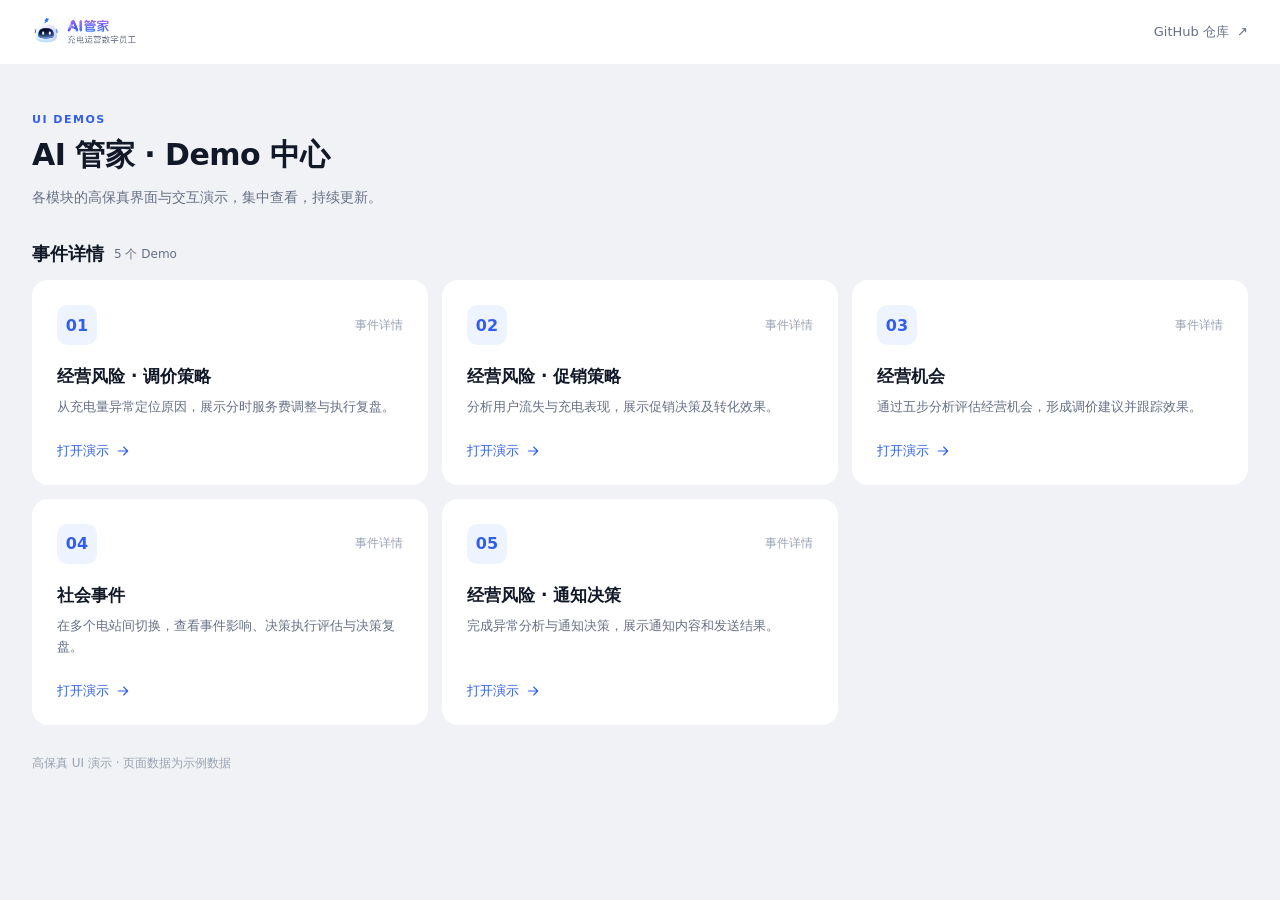
==== index.html @ 0318df57 "发布 AI 管家五个事件详情 Demo 与统一演示入口" ====
<!doctype html>
<html lang="zh-CN">
<head>
  <meta charset="utf-8">
  <meta name="viewport" content="width=device-width, initial-scale=1">
  <meta name="description" content="AI 管家高保真 UI Demo，包含经营风险调价策略、促销策略、经营机会、社会事件与通知决策。">
  <title>AI 管家 · Demo 中心</title>
  <link rel="stylesheet" href="./style.css">
</head>
<body>
  <header class="topbar"><div class="topbar-inner">
    <a class="brand" href="./" aria-label="AI 管家首页"><img src="./事件详情/经营风险_调价策略/assets/ai-butler-logo@3x.png" alt="AI 管家"></a>
    <a class="repository" href="https://github.com/wangyekai918-star/ai-butler">GitHub 仓库 <span aria-hidden="true">↗</span></a>
  </div></header>
  <main>
    <div class="intro"><span class="eyebrow">UI DEMOS</span><h1>AI 管家 · Demo 中心</h1><p>各模块的高保真界面与交互演示，集中查看，持续更新。</p></div>
    <section aria-labelledby="events-title">
      <div class="section-title"><h2 id="events-title">事件详情</h2><span>5 个 Demo</span></div>
      <div class="demo-grid">
      <a class="demo" href="事件详情/经营风险_调价策略/经营风险_调价策略.html">
        <div class="demo-top"><span class="number">01</span><span class="type">事件详情</span></div>
        <h3>经营风险 · 调价策略</h3><p>从充电量异常定位原因，展示分时服务费调整与执行复盘。</p>
        <span class="demo-action">打开演示 <svg viewBox="0 0 24 24" aria-hidden="true"><path d="M5 12h14m-6-6 6 6-6 6"/></svg></span>
      </a>
      <a class="demo" href="事件详情/经营风险_促销策略/经营风险_促销策略.html">
        <div class="demo-top"><span class="number">02</span><span class="type">事件详情</span></div>
        <h3>经营风险 · 促销策略</h3><p>分析用户流失与充电表现，展示促销决策及转化效果。</p>
        <span class="demo-action">打开演示 <svg viewBox="0 0 24 24" aria-hidden="true"><path d="M5 12h14m-6-6 6 6-6 6"/></svg></span>
      </a>
      <a class="demo" href="事件详情/经营机会/经营机会.html">
        <div class="demo-top"><span class="number">03</span><span class="type">事件详情</span></div>
        <h3>经营机会</h3><p>通过五步分析评估经营机会，形成调价建议并跟踪效果。</p>
        <span class="demo-action">打开演示 <svg viewBox="0 0 24 24" aria-hidden="true"><path d="M5 12h14m-6-6 6 6-6 6"/></svg></span>
      </a>
      <a class="demo" href="事件详情/社会事件/社会事件.html">
        <div class="demo-top"><span class="number">04</span><span class="type">事件详情</span></div>
        <h3>社会事件</h3><p>在多个电站间切换，查看事件影响、决策执行评估与决策复盘。</p>
        <span class="demo-action">打开演示 <svg viewBox="0 0 24 24" aria-hidden="true"><path d="M5 12h14m-6-6 6 6-6 6"/></svg></span>
      </a>
      <a class="demo" href="事件详情/经营风险_通知决策/经营风险_通知决策.html">
        <div class="demo-top"><span class="number">05</span><span class="type">事件详情</span></div>
        <h3>经营风险 · 通知决策</h3><p>完成异常分析与通知决策，展示通知内容和发送结果。</p>
        <span class="demo-action">打开演示 <svg viewBox="0 0 24 24" aria-hidden="true"><path d="M5 12h14m-6-6 6 6-6 6"/></svg></span>
      </a>
      </div>
    </section>
    <footer>高保真 UI 演示 · 页面数据为示例数据</footer>
  </main>
</body>
</html>
---- style.css ----
*{box-sizing:border-box}body{margin:0;background:#f0f2f5;color:#111827;font-family:"PingFang SC","Microsoft YaHei",system-ui,sans-serif;-webkit-font-smoothing:antialiased}a{color:inherit;text-decoration:none}.topbar{height:64px;background:#fff}.topbar-inner{max-width:1280px;height:100%;margin:auto;padding:0 32px;display:flex;align-items:center;justify-content:space-between}.brand{display:flex;align-items:center}.brand img{width:104px;height:auto;display:block}.repository{font-size:13px;color:#667085}.repository span{margin-left:4px}main{max-width:1280px;margin:auto;padding:44px 32px 24px}.intro{margin-bottom:34px}.eyebrow{font-size:11px;letter-spacing:1.5px;font-weight:600;color:#315eef}h1{margin:8px 0 10px;font-size:30px;font-weight:600;letter-spacing:-.5px}.intro p{margin:0;font-size:14px;line-height:1.6;color:#667085}.section-title{display:flex;align-items:center;gap:10px;margin-bottom:14px}h2{margin:0;font-size:18px;font-weight:600}.section-title>span{font-size:12px;color:#667085}.demo-grid{display:grid;grid-template-columns:repeat(3,minmax(0,1fr));gap:14px}.demo{display:flex;flex-direction:column;padding:24px;background:#fff;border-radius:16px;border:1px solid transparent;transition:border-color .15s,box-shadow .15s}.demo:hover{border-color:#c4d1fc;box-shadow:0 4px 16px #315eef08}.demo:focus-visible,a:focus-visible{outline:2px solid #315eef;outline-offset:4px}.demo-top{display:flex;justify-content:space-between;align-items:center;margin-bottom:20px}.number{display:flex;align-items:center;justify-content:center;background:#eef4ff;color:#315eef;font-size:16px;font-weight:600;width:40px;height:40px;border-radius:10px}.type{font-size:12px;color:#98a2b3}h3{font-size:17px;font-weight:600;margin:0 0 8px}.demo p{margin:0;font-size:13px;color:#667085;line-height:1.65;flex:1}.demo-action{display:flex;align-items:center;gap:6px;margin-top:24px;color:#315eef;font-size:13px;font-weight:500}.demo-action svg{width:16px;height:16px;stroke:currentColor;stroke-width:1.7;fill:none;stroke-linecap:round;stroke-linejoin:round}footer{padding-top:30px;color:#98a2b3;font-size:12px}@media(max-width:1000px){.demo-grid{grid-template-columns:repeat(2,minmax(0,1fr))}}@media(max-width:600px){.topbar-inner{padding:0 20px}main{padding:28px 20px 24px}.intro{margin-bottom:26px}h1{font-size:25px}.demo-grid{grid-template-columns:1fr}.demo{padding:20px}.demo-top{margin-bottom:16px}}
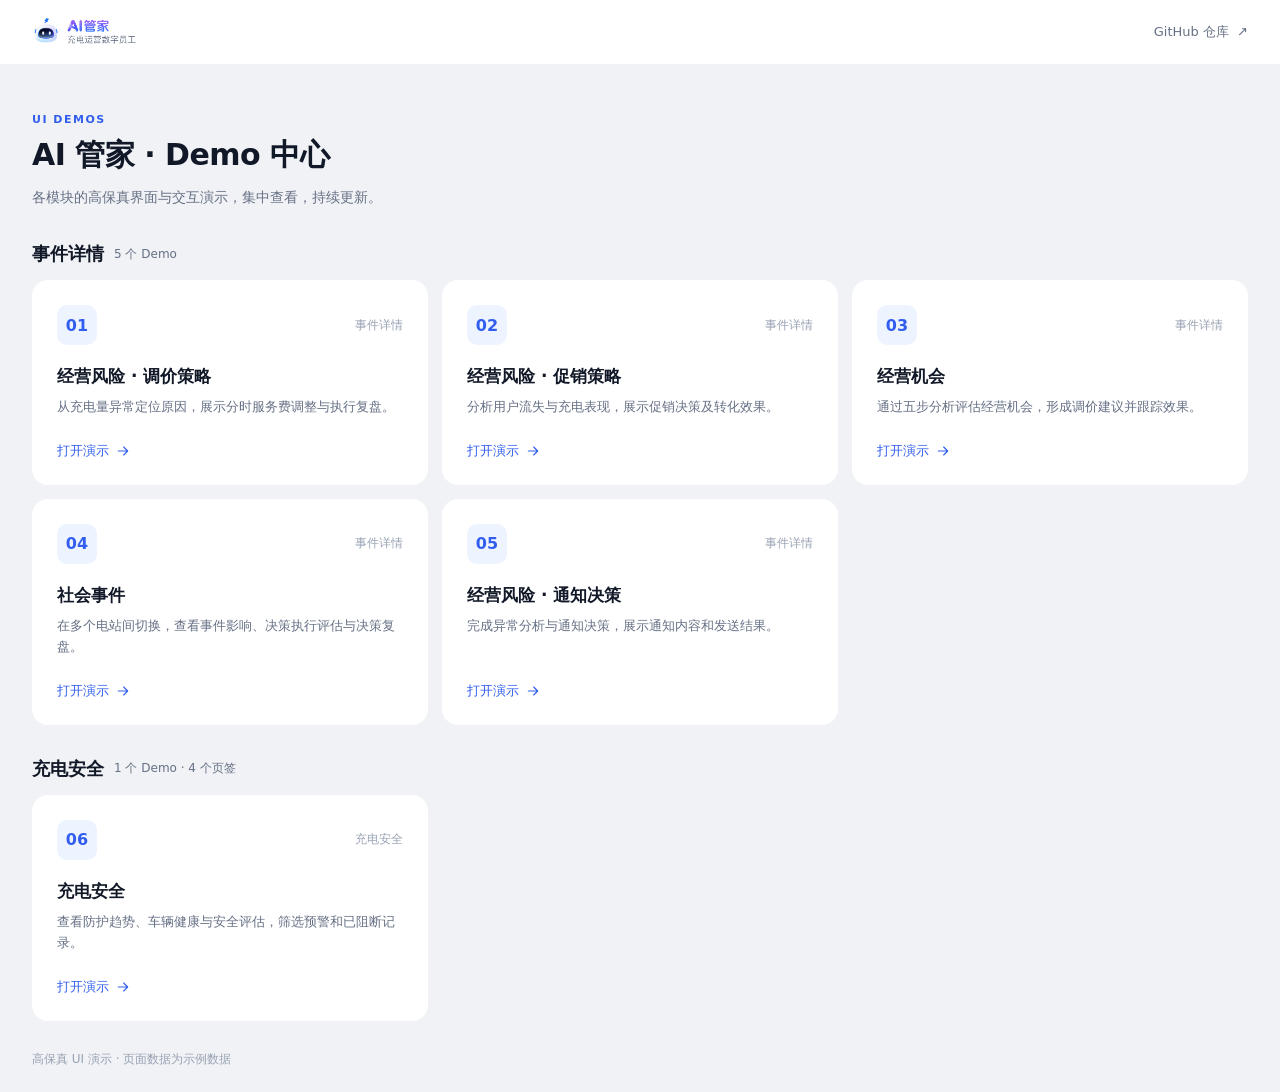
==== commit 903db01c: "发布充电安全 Demo 及四个页签在线入口" ====
--- a/index.html
+++ b/index.html
@@ -3,11 +3,12 @@
 <head>
   <meta charset="utf-8">
   <meta name="viewport" content="width=device-width, initial-scale=1">
-  <meta name="description" content="AI 管家高保真 UI Demo，包含经营风险调价策略、促销策略、经营机会、社会事件与通知决策。">
+  <meta name="description" content="AI 管家高保真 UI Demo，包含五个事件详情 Demo，以及安全看板、车辆防护、安全评估和防护预警。">
   <title>AI 管家 · Demo 中心</title>
   <link rel="stylesheet" href="./style.css">
 </head>
 <body>
+  <!-- AI 管家各业务模块 Demo 的统一浏览入口。 -->
   <header class="topbar"><div class="topbar-inner">
     <a class="brand" href="./" aria-label="AI 管家首页"><img src="./事件详情/经营风险_调价策略/assets/ai-butler-logo@3x.png" alt="AI 管家"></a>
     <a class="repository" href="https://github.com/wangyekai918-star/ai-butler">GitHub 仓库 <span aria-hidden="true">↗</span></a>
@@ -44,6 +45,16 @@
       </a>
       </div>
     </section>
+    <section aria-labelledby="safety-title">
+      <div class="section-title"><h2 id="safety-title">充电安全</h2><span>1 个 Demo · 4 个页签</span></div>
+      <div class="demo-grid">
+        <a class="demo" href="充电安全/充电安全.html?tab=safe">
+          <div class="demo-top"><span class="number">06</span><span class="type">充电安全</span></div>
+          <h3>充电安全</h3><p>查看防护趋势、车辆健康与安全评估，筛选预警和已阻断记录。</p>
+          <span class="demo-action">打开演示 <svg viewBox="0 0 24 24" aria-hidden="true"><path d="M5 12h14m-6-6 6 6-6 6"/></svg></span>
+        </a>
+      </div>
+    </section>
     <footer>高保真 UI 演示 · 页面数据为示例数据</footer>
   </main>
 </body>
--- a/style.css
+++ b/style.css
@@ -1 +1,3 @@
+/* Demo 入口页：布局、配色、卡片样式与响应式适配。 */
+main > section + section { margin-top: 32px; }
 *{box-sizing:border-box}body{margin:0;background:#f0f2f5;color:#111827;font-family:"PingFang SC","Microsoft YaHei",system-ui,sans-serif;-webkit-font-smoothing:antialiased}a{color:inherit;text-decoration:none}.topbar{height:64px;background:#fff}.topbar-inner{max-width:1280px;height:100%;margin:auto;padding:0 32px;display:flex;align-items:center;justify-content:space-between}.brand{display:flex;align-items:center}.brand img{width:104px;height:auto;display:block}.repository{font-size:13px;color:#667085}.repository span{margin-left:4px}main{max-width:1280px;margin:auto;padding:44px 32px 24px}.intro{margin-bottom:34px}.eyebrow{font-size:11px;letter-spacing:1.5px;font-weight:600;color:#315eef}h1{margin:8px 0 10px;font-size:30px;font-weight:600;letter-spacing:-.5px}.intro p{margin:0;font-size:14px;line-height:1.6;color:#667085}.section-title{display:flex;align-items:center;gap:10px;margin-bottom:14px}h2{margin:0;font-size:18px;font-weight:600}.section-title>span{font-size:12px;color:#667085}.demo-grid{display:grid;grid-template-columns:repeat(3,minmax(0,1fr));gap:14px}.demo{display:flex;flex-direction:column;padding:24px;background:#fff;border-radius:16px;border:1px solid transparent;transition:border-color .15s,box-shadow .15s}.demo:hover{border-color:#c4d1fc;box-shadow:0 4px 16px #315eef08}.demo:focus-visible,a:focus-visible{outline:2px solid #315eef;outline-offset:4px}.demo-top{display:flex;justify-content:space-between;align-items:center;margin-bottom:20px}.number{display:flex;align-items:center;justify-content:center;background:#eef4ff;color:#315eef;font-size:16px;font-weight:600;width:40px;height:40px;border-radius:10px}.type{font-size:12px;color:#98a2b3}h3{font-size:17px;font-weight:600;margin:0 0 8px}.demo p{margin:0;font-size:13px;color:#667085;line-height:1.65;flex:1}.demo-action{display:flex;align-items:center;gap:6px;margin-top:24px;color:#315eef;font-size:13px;font-weight:500}.demo-action svg{width:16px;height:16px;stroke:currentColor;stroke-width:1.7;fill:none;stroke-linecap:round;stroke-linejoin:round}footer{padding-top:30px;color:#98a2b3;font-size:12px}@media(max-width:1000px){.demo-grid{grid-template-columns:repeat(2,minmax(0,1fr))}}@media(max-width:600px){.topbar-inner{padding:0 20px}main{padding:28px 20px 24px}.intro{margin-bottom:26px}h1{font-size:25px}.demo-grid{grid-template-columns:1fr}.demo{padding:20px}.demo-top{margin-bottom:16px}}
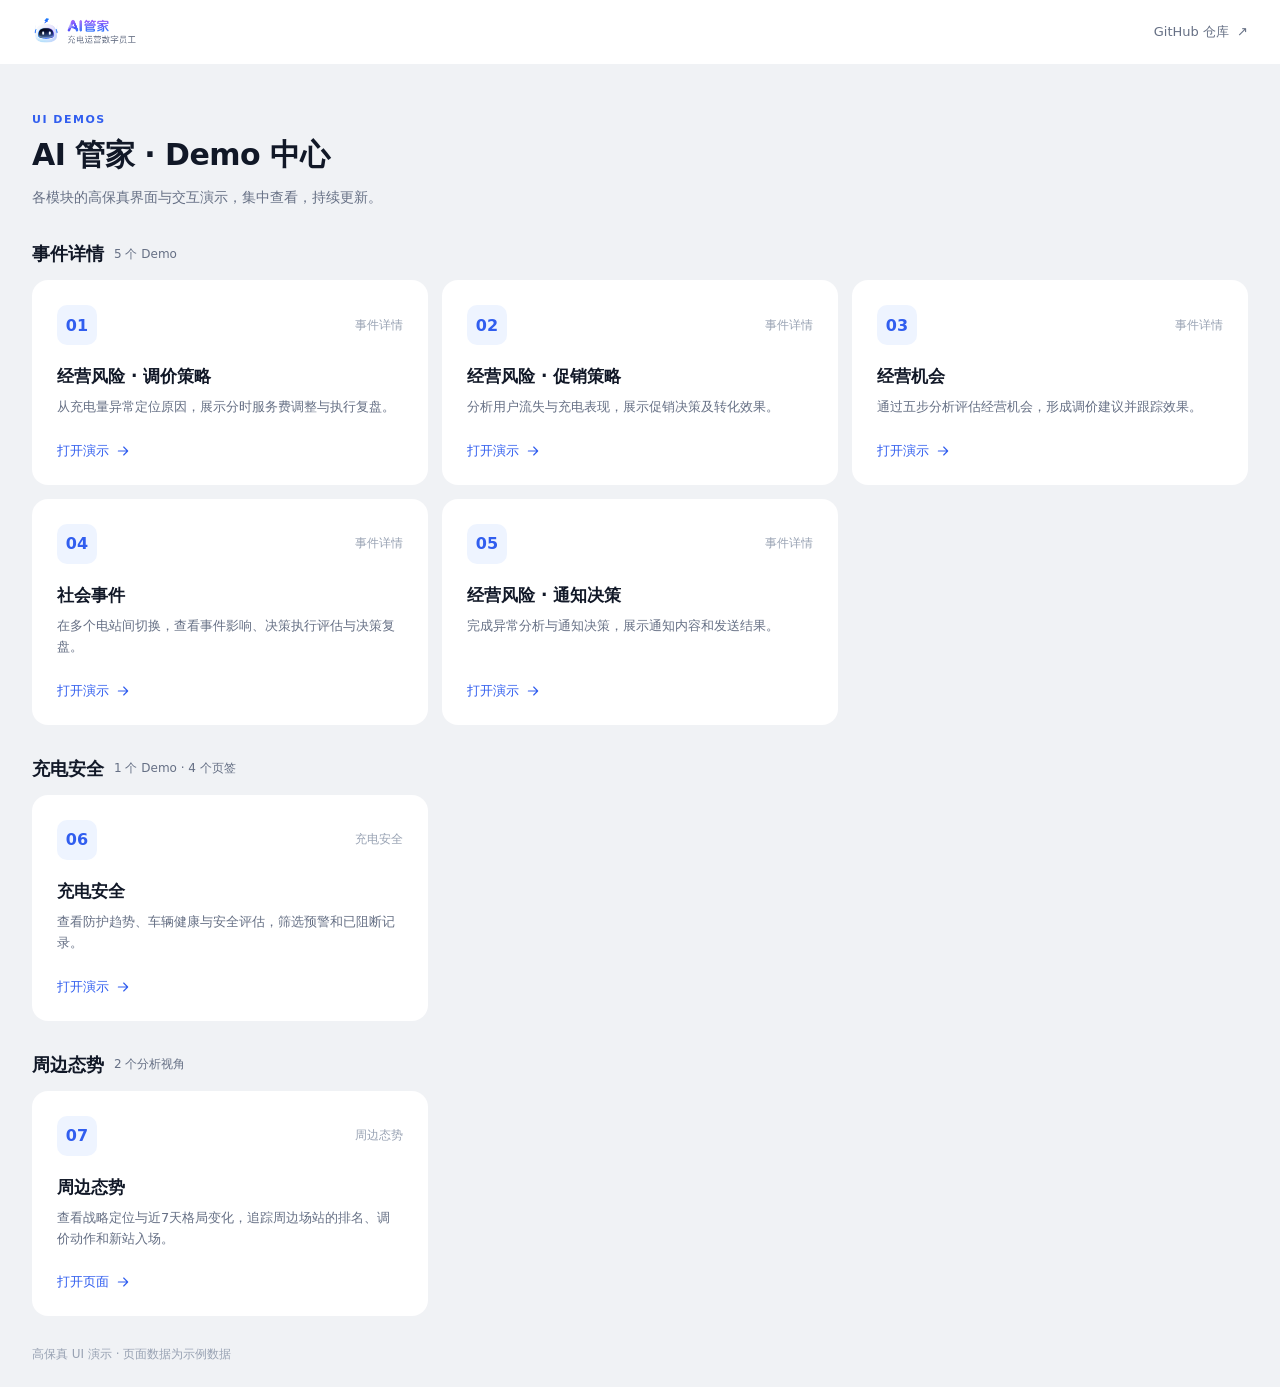
==== commit e8d6b9cb: "Add surroundings analysis demo and release documentation" ====
--- a/index.html
+++ b/index.html
@@ -55,6 +55,16 @@
         </a>
       </div>
     </section>
+    <section aria-labelledby="surroundings-title">
+      <div class="section-title"><h2 id="surroundings-title">周边态势</h2><span>2 个分析视角</span></div>
+      <div class="demo-grid">
+        <a class="demo" href="周边态势/周边态势.html">
+          <div class="demo-top"><span class="number">07</span><span class="type">周边态势</span></div>
+          <h3>周边态势</h3><p>查看战略定位与近7天格局变化，追踪周边场站的排名、调价动作和新站入场。</p>
+          <span class="demo-action">打开页面 <svg viewBox="0 0 24 24" aria-hidden="true"><path d="M5 12h14m-6-6 6 6-6 6"/></svg></span>
+        </a>
+      </div>
+    </section>
     <footer>高保真 UI 演示 · 页面数据为示例数据</footer>
   </main>
 </body>
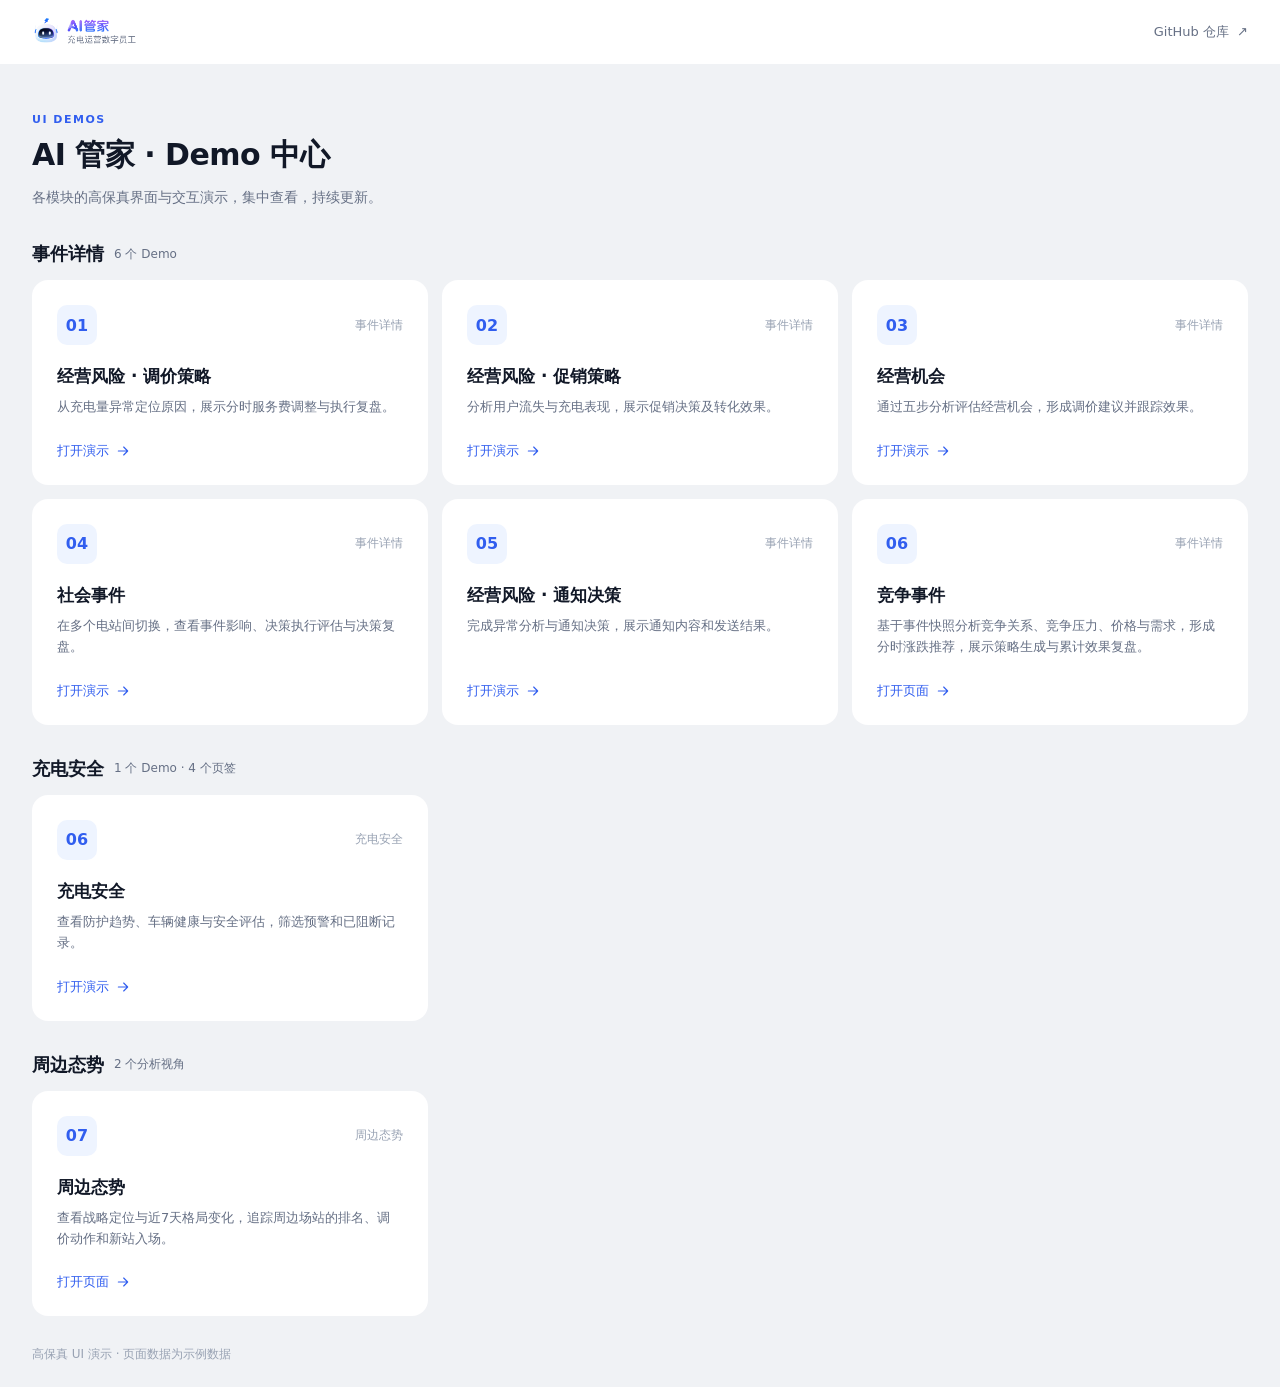
==== commit a966fe83: "Publish competition event demo and update documentation" ====
--- a/index.html
+++ b/index.html
@@ -3,7 +3,7 @@
 <head>
   <meta charset="utf-8">
   <meta name="viewport" content="width=device-width, initial-scale=1">
-  <meta name="description" content="AI 管家高保真 UI Demo，包含五个事件详情 Demo，以及安全看板、车辆防护、安全评估和防护预警。">
+  <meta name="description" content="AI 管家高保真 UI Demo，包含六个事件详情 Demo，以及安全看板、车辆防护、安全评估和防护预警。">
   <title>AI 管家 · Demo 中心</title>
   <link rel="stylesheet" href="./style.css">
 </head>
@@ -16,7 +16,7 @@
   <main>
     <div class="intro"><span class="eyebrow">UI DEMOS</span><h1>AI 管家 · Demo 中心</h1><p>各模块的高保真界面与交互演示，集中查看，持续更新。</p></div>
     <section aria-labelledby="events-title">
-      <div class="section-title"><h2 id="events-title">事件详情</h2><span>5 个 Demo</span></div>
+      <div class="section-title"><h2 id="events-title">事件详情</h2><span>6 个 Demo</span></div>
       <div class="demo-grid">
       <a class="demo" href="事件详情/经营风险_调价策略/经营风险_调价策略.html">
         <div class="demo-top"><span class="number">01</span><span class="type">事件详情</span></div>
@@ -42,6 +42,11 @@
         <div class="demo-top"><span class="number">05</span><span class="type">事件详情</span></div>
         <h3>经营风险 · 通知决策</h3><p>完成异常分析与通知决策，展示通知内容和发送结果。</p>
         <span class="demo-action">打开演示 <svg viewBox="0 0 24 24" aria-hidden="true"><path d="M5 12h14m-6-6 6 6-6 6"/></svg></span>
+      </a>
+      <a class="demo" href="事件详情/竞争事件/竞争事件.html">
+        <div class="demo-top"><span class="number">06</span><span class="type">事件详情</span></div>
+        <h3>竞争事件</h3><p>基于事件快照分析竞争关系、竞争压力、价格与需求，形成分时涨跌推荐，展示策略生成与累计效果复盘。</p>
+        <span class="demo-action">打开页面 <svg viewBox="0 0 24 24" aria-hidden="true"><path d="M5 12h14m-6-6 6 6-6 6"/></svg></span>
       </a>
       </div>
     </section>
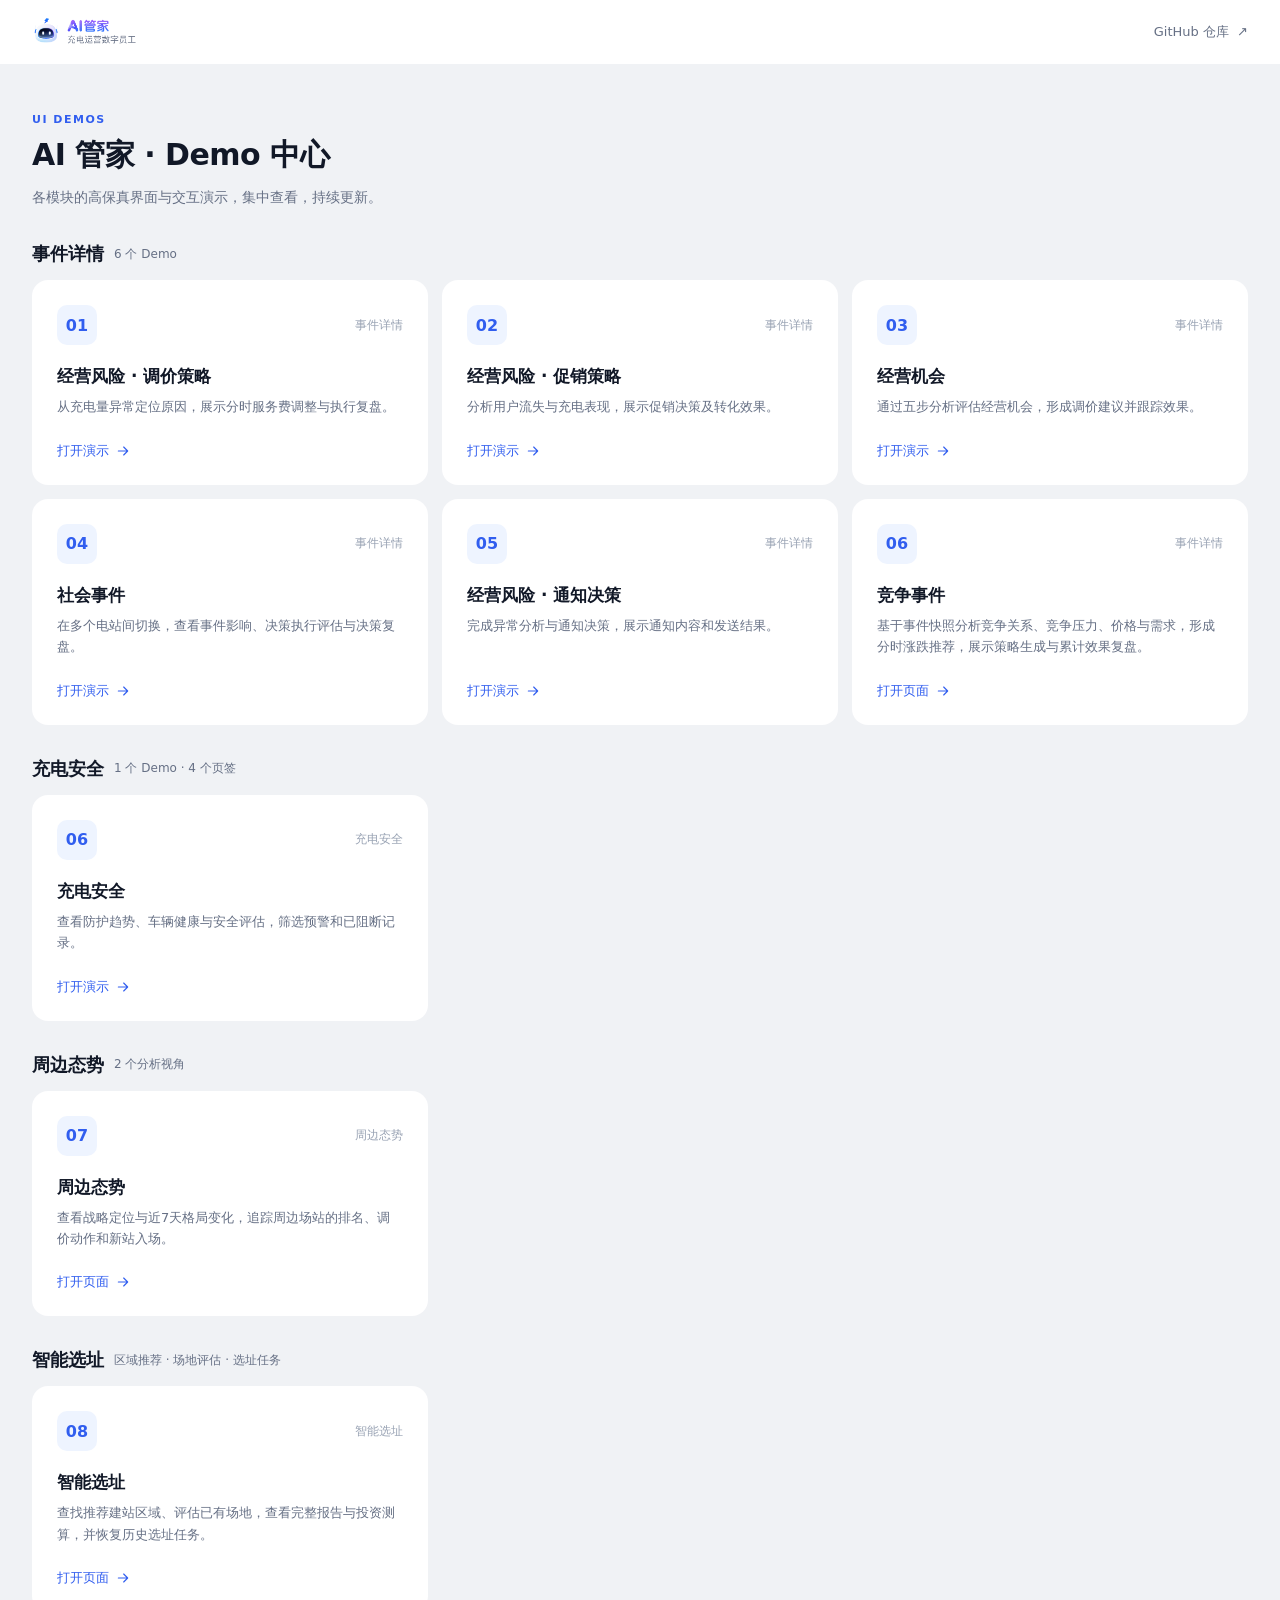
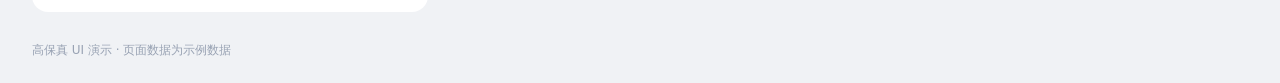
==== commit 1c16a28e: "Publish intelligent site selection demo and unified reports" ====
--- a/index.html
+++ b/index.html
@@ -3,7 +3,7 @@
 <head>
   <meta charset="utf-8">
   <meta name="viewport" content="width=device-width, initial-scale=1">
-  <meta name="description" content="AI 管家高保真 UI Demo，包含六个事件详情 Demo，以及安全看板、车辆防护、安全评估和防护预警。">
+  <meta name="description" content="AI 管家高保真 UI Demo，包含六个事件详情 Demo，以及充电安全、周边态势和智能选址。">
   <title>AI 管家 · Demo 中心</title>
   <link rel="stylesheet" href="./style.css">
 </head>
@@ -70,6 +70,16 @@
         </a>
       </div>
     </section>
+    <section aria-labelledby="site-selection-title">
+      <div class="section-title"><h2 id="site-selection-title">智能选址</h2><span>区域推荐 · 场地评估 · 选址任务</span></div>
+      <div class="demo-grid">
+        <a class="demo" href="智能选址/智能选址.html">
+          <div class="demo-top"><span class="number">08</span><span class="type">智能选址</span></div>
+          <h3>智能选址</h3><p>查找推荐建站区域、评估已有场地，查看完整报告与投资测算，并恢复历史选址任务。</p>
+          <span class="demo-action">打开页面 <svg viewBox="0 0 24 24" aria-hidden="true"><path d="M5 12h14m-6-6 6 6-6 6"/></svg></span>
+        </a>
+      </div>
+    </section>
     <footer>高保真 UI 演示 · 页面数据为示例数据</footer>
   </main>
 </body>
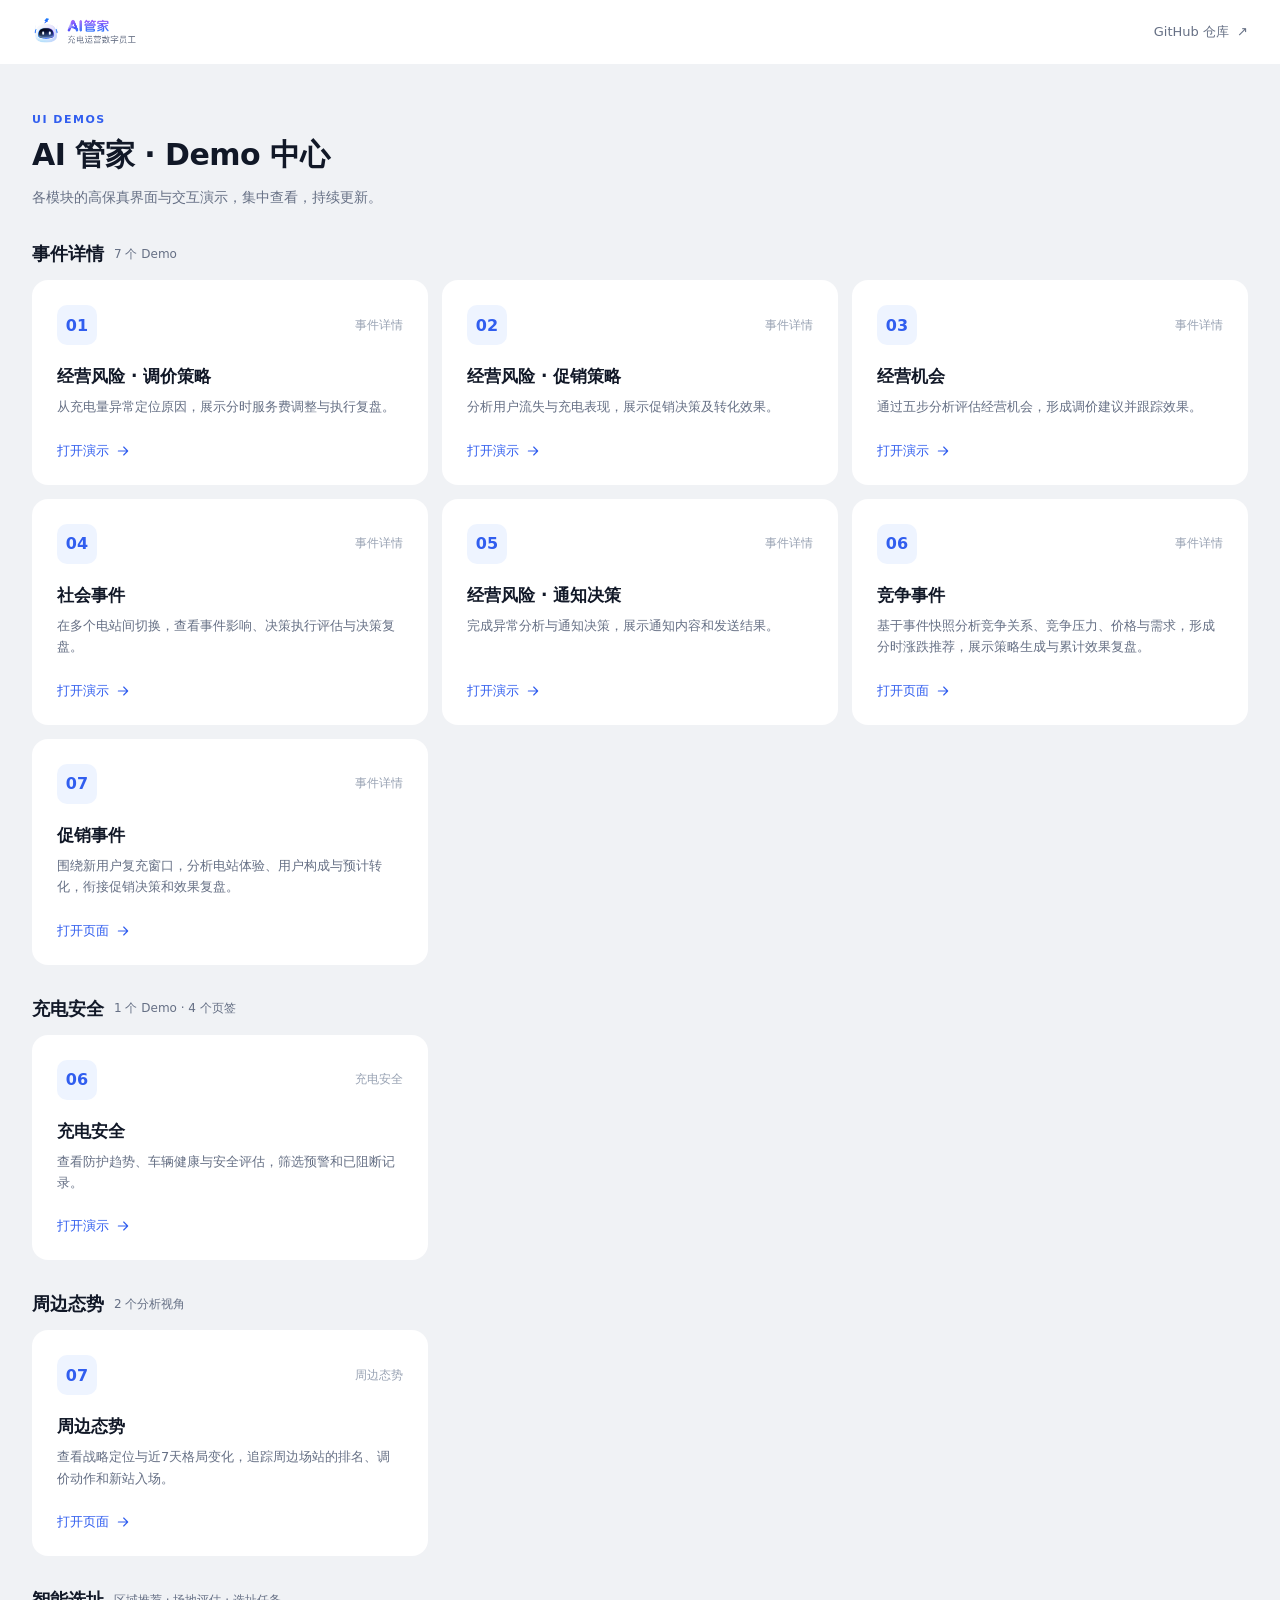
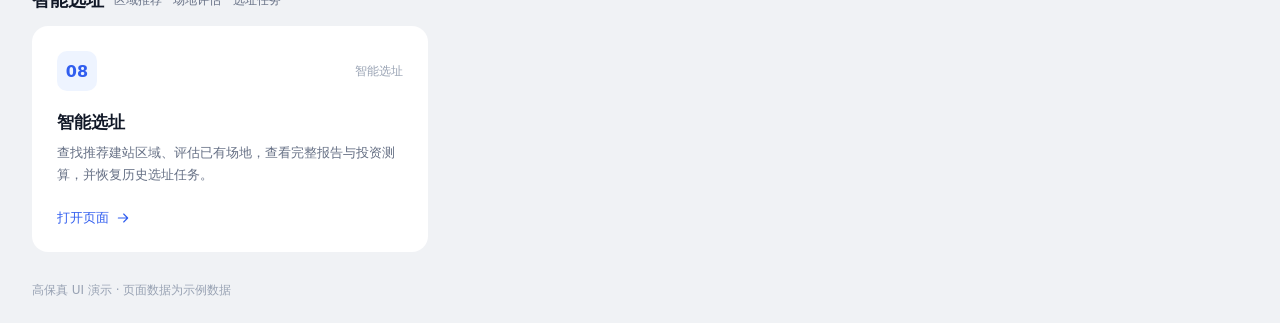
==== commit 38eb40e1: "Add promotion event demo with interactive audience analysis" ====
--- a/index.html
+++ b/index.html
@@ -3,7 +3,7 @@
 <head>
   <meta charset="utf-8">
   <meta name="viewport" content="width=device-width, initial-scale=1">
-  <meta name="description" content="AI 管家高保真 UI Demo，包含六个事件详情 Demo，以及充电安全、周边态势和智能选址。">
+  <meta name="description" content="AI 管家高保真 UI Demo，包含七个事件详情 Demo，以及充电安全、周边态势和智能选址。">
   <title>AI 管家 · Demo 中心</title>
   <link rel="stylesheet" href="./style.css">
 </head>
@@ -16,7 +16,7 @@
   <main>
     <div class="intro"><span class="eyebrow">UI DEMOS</span><h1>AI 管家 · Demo 中心</h1><p>各模块的高保真界面与交互演示，集中查看，持续更新。</p></div>
     <section aria-labelledby="events-title">
-      <div class="section-title"><h2 id="events-title">事件详情</h2><span>6 个 Demo</span></div>
+      <div class="section-title"><h2 id="events-title">事件详情</h2><span>7 个 Demo</span></div>
       <div class="demo-grid">
       <a class="demo" href="事件详情/经营风险_调价策略/经营风险_调价策略.html">
         <div class="demo-top"><span class="number">01</span><span class="type">事件详情</span></div>
@@ -46,6 +46,11 @@
       <a class="demo" href="事件详情/竞争事件/竞争事件.html">
         <div class="demo-top"><span class="number">06</span><span class="type">事件详情</span></div>
         <h3>竞争事件</h3><p>基于事件快照分析竞争关系、竞争压力、价格与需求，形成分时涨跌推荐，展示策略生成与累计效果复盘。</p>
+        <span class="demo-action">打开页面 <svg viewBox="0 0 24 24" aria-hidden="true"><path d="M5 12h14m-6-6 6 6-6 6"/></svg></span>
+      </a>
+      <a class="demo" href="事件详情/促销事件/促销事件.html">
+        <div class="demo-top"><span class="number">07</span><span class="type">事件详情</span></div>
+        <h3>促销事件</h3><p>围绕新用户复充窗口，分析电站体验、用户构成与预计转化，衔接促销决策和效果复盘。</p>
         <span class="demo-action">打开页面 <svg viewBox="0 0 24 24" aria-hidden="true"><path d="M5 12h14m-6-6 6 6-6 6"/></svg></span>
       </a>
       </div>
